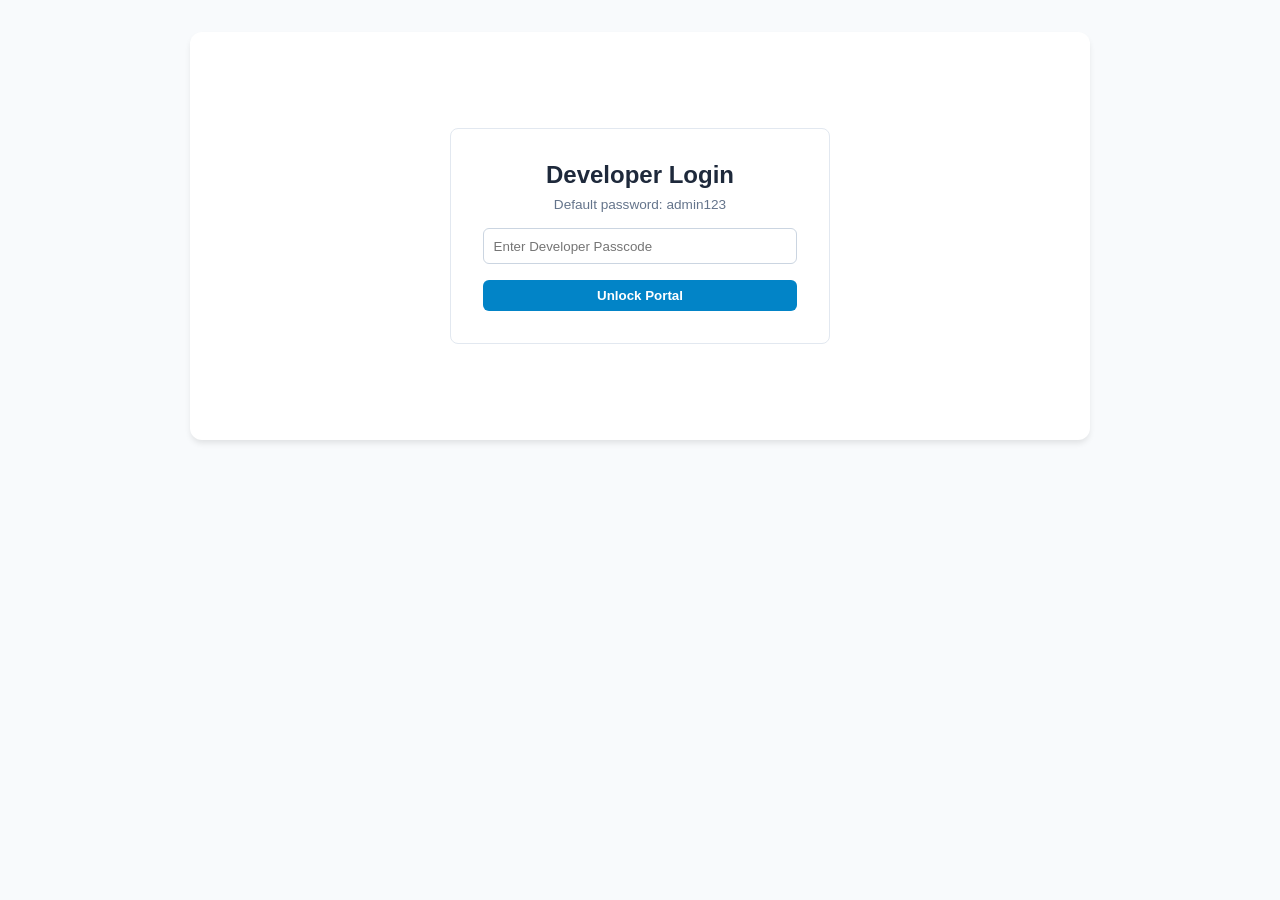
==== admin.html @ 981eea90 "adding files" ====
<!DOCTYPE html>
<html lang="en">
<head>
  <meta charset="UTF-8">
  <meta name="viewport" content="width=device-width, initial-scale=1.0">
  <title>Developer Portal - Crossword Studio</title>
  <link rel="stylesheet" href="style.css">
  <style>
    .login-box {
      max-width: 380px;
      margin: 4rem auto;
      padding: 2rem;
      border: 1px solid #e2e8f0;
      border-radius: 8px;
      text-align: center;
    }
    .login-box input {
      width: 100%;
      padding: 0.6rem;
      margin: 1rem 0;
      border: 1px solid #cbd5e1;
      border-radius: 6px;
    }
    .builder-cell input {
      font-size: 1.2rem;
      font-weight: bold;
      text-transform: uppercase;
    }
  </style>
</head>
<body>

<div class="container">
  <!-- Auth Gate -->
  <div id="authGate" class="login-box">
    <h2>Developer Login</h2>
    <p style="font-size: 0.85rem; color: #64748b; margin-top: 0.5rem;">Default password: <code>admin123</code></p>
    <form onsubmit="handleAuth(event)">
      <input type="password" id="devPassword" placeholder="Enter Developer Passcode" required>
      <button type="submit" class="btn btn-primary" style="width: 100%;">Unlock Portal</button>
    </form>
    <p id="authError" style="color: var(--wrong); font-size: 0.85rem; margin-top: 0.5rem; display: none;">Invalid Passcode</p>
  </div>

  <!-- Developer Workspace -->
  <div id="devWorkspace" style="display: none;">
    <header>
      <h1>Developer Studio</h1>
      <div>
        <a href="index.html" class="btn" target="_blank">Test Game ↗</a>
        <button class="btn btn-danger" onclick="logout()">Logout</button>
      </div>
    </header>

    <p style="font-size: 0.9rem; color: #64748b; margin-bottom: 1.5rem;">
      Type your word solution directly into the grid. Enter <code>#</code> or leave empty to set a <strong>black block</strong>.
    </p>

    <div style="display: flex; gap: 2rem; flex-wrap: wrap; margin-bottom: 2rem;">
      <div class="grid-container">
        <div id="builderGrid" class="grid"></div>
      </div>
      <div style="display: flex; flex-direction: column; gap: 0.75rem; justify-content: center;">
        <button class="btn btn-primary" onclick="saveAndPublish()">💾 Save & Publish to Game</button>
        <button class="btn" onclick="generateClueInputs()">🔄 Refresh Clues from Grid</button>
        <button class="btn" onclick="restoreDefaults()">↺ Reset to Default Food Puzzle</button>
      </div>
    </div>

    <div class="clues-container">
      <div>
        <h3>Across Clues</h3>
        <div id="builderAcrossClues"></div>
      </div>
      <div>
        <h3>Down Clues</h3>
        <div id="builderDownClues"></div>
      </div>
    </div>
  </div>
</div>

<script src="admin.js"></script>
</body>
</html>
---- style.css ----
:root {
  --bg: #f8fafc;
  --card-bg: #ffffff;
  --text: #1e293b;
  --border: #334155;
  --primary: #0284c7;
  --highlight: #e0f2fe;
  --focus-cell: #bae6fd;
  --correct: #16a34a;
  --wrong: #dc2626;
  --block: #0f172a;
}

* {
  box-sizing: border-box;
  margin: 0;
  padding: 0;
  font-family: -apple-system, BlinkMacSystemFont, "Segoe UI", Roboto, sans-serif;
}

body {
  background-color: var(--bg);
  color: var(--text);
  padding: 2rem 1rem;
  display: flex;
  justify-content: center;
}

.container {
  max-width: 900px;
  width: 100%;
  background: var(--card-bg);
  padding: 2rem;
  border-radius: 12px;
  box-shadow: 0 4px 6px -1px rgb(0 0 0 / 0.1);
}

header {
  display: flex;
  justify-content: space-between;
  align-items: center;
  margin-bottom: 1.5rem;
  border-bottom: 2px solid #e2e8f0;
  padding-bottom: 1rem;
}

h1 {
  font-size: 1.5rem;
  text-transform: uppercase;
  letter-spacing: 0.05em;
}

.btn {
  padding: 0.5rem 1rem;
  border-radius: 6px;
  font-weight: 600;
  cursor: pointer;
  border: 1px solid #cbd5e1;
  background: #ffffff;
  transition: all 0.2s;
  text-decoration: none;
  display: inline-block;
}

.btn:hover { background: #f1f5f9; }
.btn-primary { background: var(--primary); color: white; border: none; }
.btn-primary:hover { background: #0369a1; }
.btn-danger { background: var(--wrong); color: white; border: none; }

.crossword-layout {
  display: grid;
  grid-template-columns: auto 1fr;
  gap: 2rem;
  align-items: start;
}

@media (max-width: 700px) {
  .crossword-layout { grid-template-columns: 1fr; }
}

.grid-container {
  display: inline-block;
  border: 2px solid var(--border);
  background-color: var(--border);
}

.grid {
  display: grid;
  grid-template-columns: repeat(5, 54px);
  grid-template-rows: repeat(5, 54px);
  gap: 2px;
}

.cell {
  position: relative;
  background-color: #fff;
  display: flex;
  justify-content: center;
  align-items: center;
  user-select: none;
}

.cell.blocked {
  background-color: var(--block);
  cursor: not-allowed;
}

.cell-number {
  position: absolute;
  top: 2px;
  left: 3px;
  font-size: 10px;
  font-weight: bold;
  color: #475569;
  pointer-events: none;
}

.cell input {
  width: 100%;
  height: 100%;
  border: none;
  text-align: center;
  font-size: 1.4rem;
  font-weight: bold;
  text-transform: uppercase;
  background: transparent;
  outline: none;
  caret-color: transparent;
  cursor: pointer;
}

.cell.highlighted { background-color: var(--highlight); }
.cell.focused { background-color: var(--focus-cell); }

.clues-container {
  display: grid;
  grid-template-columns: 1fr 1fr;
  gap: 1.5rem;
}

.clue-list h3 {
  margin-bottom: 0.5rem;
  font-size: 1rem;
  color: #334155;
  border-bottom: 1px solid #cbd5e1;
  padding-bottom: 0.25rem;
}

.clue-item {
  padding: 0.35rem 0.5rem;
  margin-bottom: 0.25rem;
  border-radius: 4px;
  font-size: 0.9rem;
  line-height: 1.3;
}

.status-msg {
  margin-top: 1rem;
  font-weight: 600;
  min-height: 1.2rem;
}
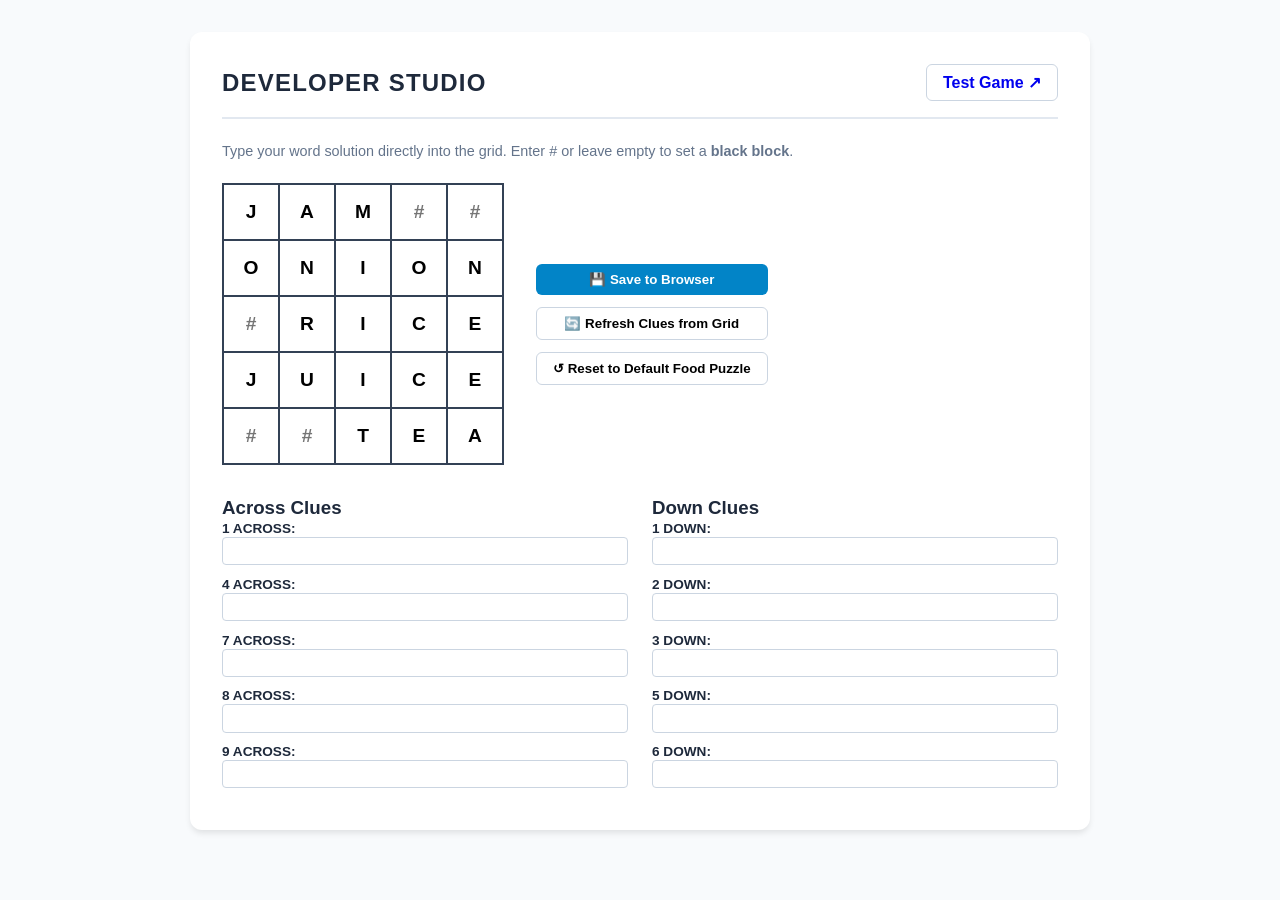
==== commit 0c7b601d: "adding files" ====
--- a/admin.html
+++ b/admin.html
@@ -6,21 +6,6 @@
   <title>Developer Portal - Crossword Studio</title>
   <link rel="stylesheet" href="style.css">
   <style>
-    .login-box {
-      max-width: 380px;
-      margin: 4rem auto;
-      padding: 2rem;
-      border: 1px solid #e2e8f0;
-      border-radius: 8px;
-      text-align: center;
-    }
-    .login-box input {
-      width: 100%;
-      padding: 0.6rem;
-      margin: 1rem 0;
-      border: 1px solid #cbd5e1;
-      border-radius: 6px;
-    }
     .builder-cell input {
       font-size: 1.2rem;
       font-weight: bold;
@@ -31,51 +16,36 @@
 <body>
 
 <div class="container">
-  <!-- Auth Gate -->
-  <div id="authGate" class="login-box">
-    <h2>Developer Login</h2>
-    <p style="font-size: 0.85rem; color: #64748b; margin-top: 0.5rem;">Default password: <code>admin123</code></p>
-    <form onsubmit="handleAuth(event)">
-      <input type="password" id="devPassword" placeholder="Enter Developer Passcode" required>
-      <button type="submit" class="btn btn-primary" style="width: 100%;">Unlock Portal</button>
-    </form>
-    <p id="authError" style="color: var(--wrong); font-size: 0.85rem; margin-top: 0.5rem; display: none;">Invalid Passcode</p>
+  <header>
+    <h1>Developer Studio</h1>
+    <div>
+      <a href="index.html" class="btn" target="_blank">Test Game ↗</a>
+    </div>
+  </header>
+
+  <p style="font-size: 0.9rem; color: #64748b; margin-bottom: 1.5rem;">
+    Type your word solution directly into the grid. Enter <code>#</code> or leave empty to set a <strong>black block</strong>.
+  </p>
+
+  <div style="display: flex; gap: 2rem; flex-wrap: wrap; margin-bottom: 2rem;">
+    <div class="grid-container">
+      <div id="builderGrid" class="grid"></div>
+    </div>
+    <div style="display: flex; flex-direction: column; gap: 0.75rem; justify-content: center;">
+      <button class="btn btn-primary" onclick="saveAndPublish()">💾 Save to Browser</button>
+      <button class="btn" onclick="generateClueInputs()">🔄 Refresh Clues from Grid</button>
+      <button class="btn" onclick="restoreDefaults()">↺ Reset to Default Food Puzzle</button>
+    </div>
   </div>
 
-  <!-- Developer Workspace -->
-  <div id="devWorkspace" style="display: none;">
-    <header>
-      <h1>Developer Studio</h1>
-      <div>
-        <a href="index.html" class="btn" target="_blank">Test Game ↗</a>
-        <button class="btn btn-danger" onclick="logout()">Logout</button>
-      </div>
-    </header>
-
-    <p style="font-size: 0.9rem; color: #64748b; margin-bottom: 1.5rem;">
-      Type your word solution directly into the grid. Enter <code>#</code> or leave empty to set a <strong>black block</strong>.
-    </p>
-
-    <div style="display: flex; gap: 2rem; flex-wrap: wrap; margin-bottom: 2rem;">
-      <div class="grid-container">
-        <div id="builderGrid" class="grid"></div>
-      </div>
-      <div style="display: flex; flex-direction: column; gap: 0.75rem; justify-content: center;">
-        <button class="btn btn-primary" onclick="saveAndPublish()">💾 Save & Publish to Game</button>
-        <button class="btn" onclick="generateClueInputs()">🔄 Refresh Clues from Grid</button>
-        <button class="btn" onclick="restoreDefaults()">↺ Reset to Default Food Puzzle</button>
-      </div>
+  <div class="clues-container">
+    <div>
+      <h3>Across Clues</h3>
+      <div id="builderAcrossClues"></div>
     </div>
-
-    <div class="clues-container">
-      <div>
-        <h3>Across Clues</h3>
-        <div id="builderAcrossClues"></div>
-      </div>
-      <div>
-        <h3>Down Clues</h3>
-        <div id="builderDownClues"></div>
-      </div>
+    <div>
+      <h3>Down Clues</h3>
+      <div id="builderDownClues"></div>
     </div>
   </div>
 </div>
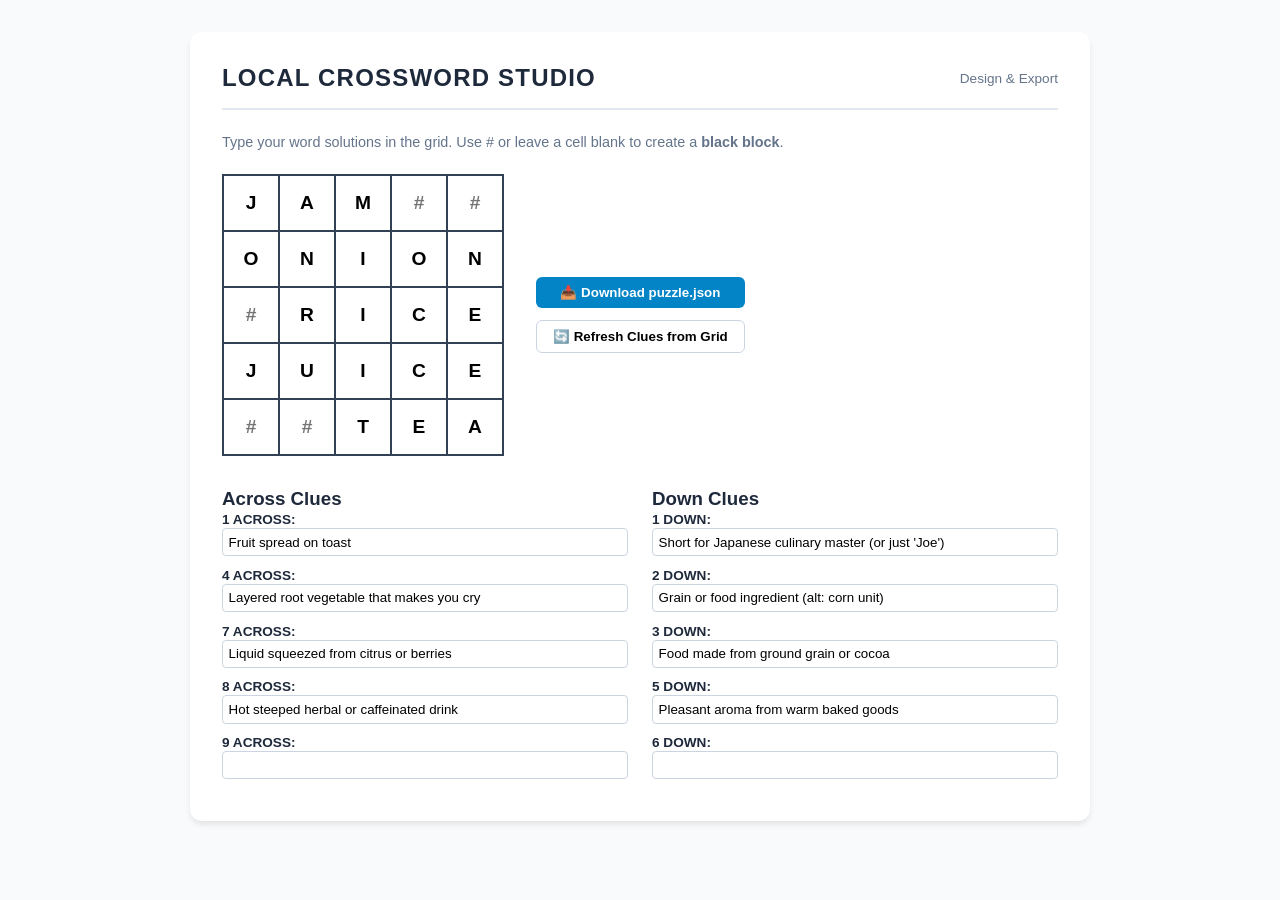
==== commit 2bdfea5b: "some changes" ====
--- a/admin.html
+++ b/admin.html
@@ -3,7 +3,7 @@
 <head>
   <meta charset="UTF-8">
   <meta name="viewport" content="width=device-width, initial-scale=1.0">
-  <title>Developer Portal - Crossword Studio</title>
+  <title>Local Crossword Studio</title>
   <link rel="stylesheet" href="style.css">
   <style>
     .builder-cell input {
@@ -17,14 +17,12 @@
 
 <div class="container">
   <header>
-    <h1>Developer Studio</h1>
-    <div>
-      <a href="index.html" class="btn" target="_blank">Test Game ↗</a>
-    </div>
+    <h1>Local Crossword Studio</h1>
+    <span style="font-size: 0.85rem; color: #64748b;">Design & Export</span>
   </header>
 
   <p style="font-size: 0.9rem; color: #64748b; margin-bottom: 1.5rem;">
-    Type your word solution directly into the grid. Enter <code>#</code> or leave empty to set a <strong>black block</strong>.
+    Type your word solutions in the grid. Use <code>#</code> or leave a cell blank to create a <strong>black block</strong>.
   </p>
 
   <div style="display: flex; gap: 2rem; flex-wrap: wrap; margin-bottom: 2rem;">
@@ -32,9 +30,8 @@
       <div id="builderGrid" class="grid"></div>
     </div>
     <div style="display: flex; flex-direction: column; gap: 0.75rem; justify-content: center;">
-      <button class="btn btn-primary" onclick="saveAndPublish()">💾 Save to Browser</button>
+      <button class="btn btn-primary" onclick="downloadPuzzleJSON()">📥 Download puzzle.json</button>
       <button class="btn" onclick="generateClueInputs()">🔄 Refresh Clues from Grid</button>
-      <button class="btn" onclick="restoreDefaults()">↺ Reset to Default Food Puzzle</button>
     </div>
   </div>
 
--- a/style.css
+++ b/style.css
@@ -65,7 +65,6 @@
 .btn:hover { background: #f1f5f9; }
 .btn-primary { background: var(--primary); color: white; border: none; }
 .btn-primary:hover { background: #0369a1; }
-.btn-danger { background: var(--wrong); color: white; border: none; }
 
 .crossword-layout {
   display: grid;
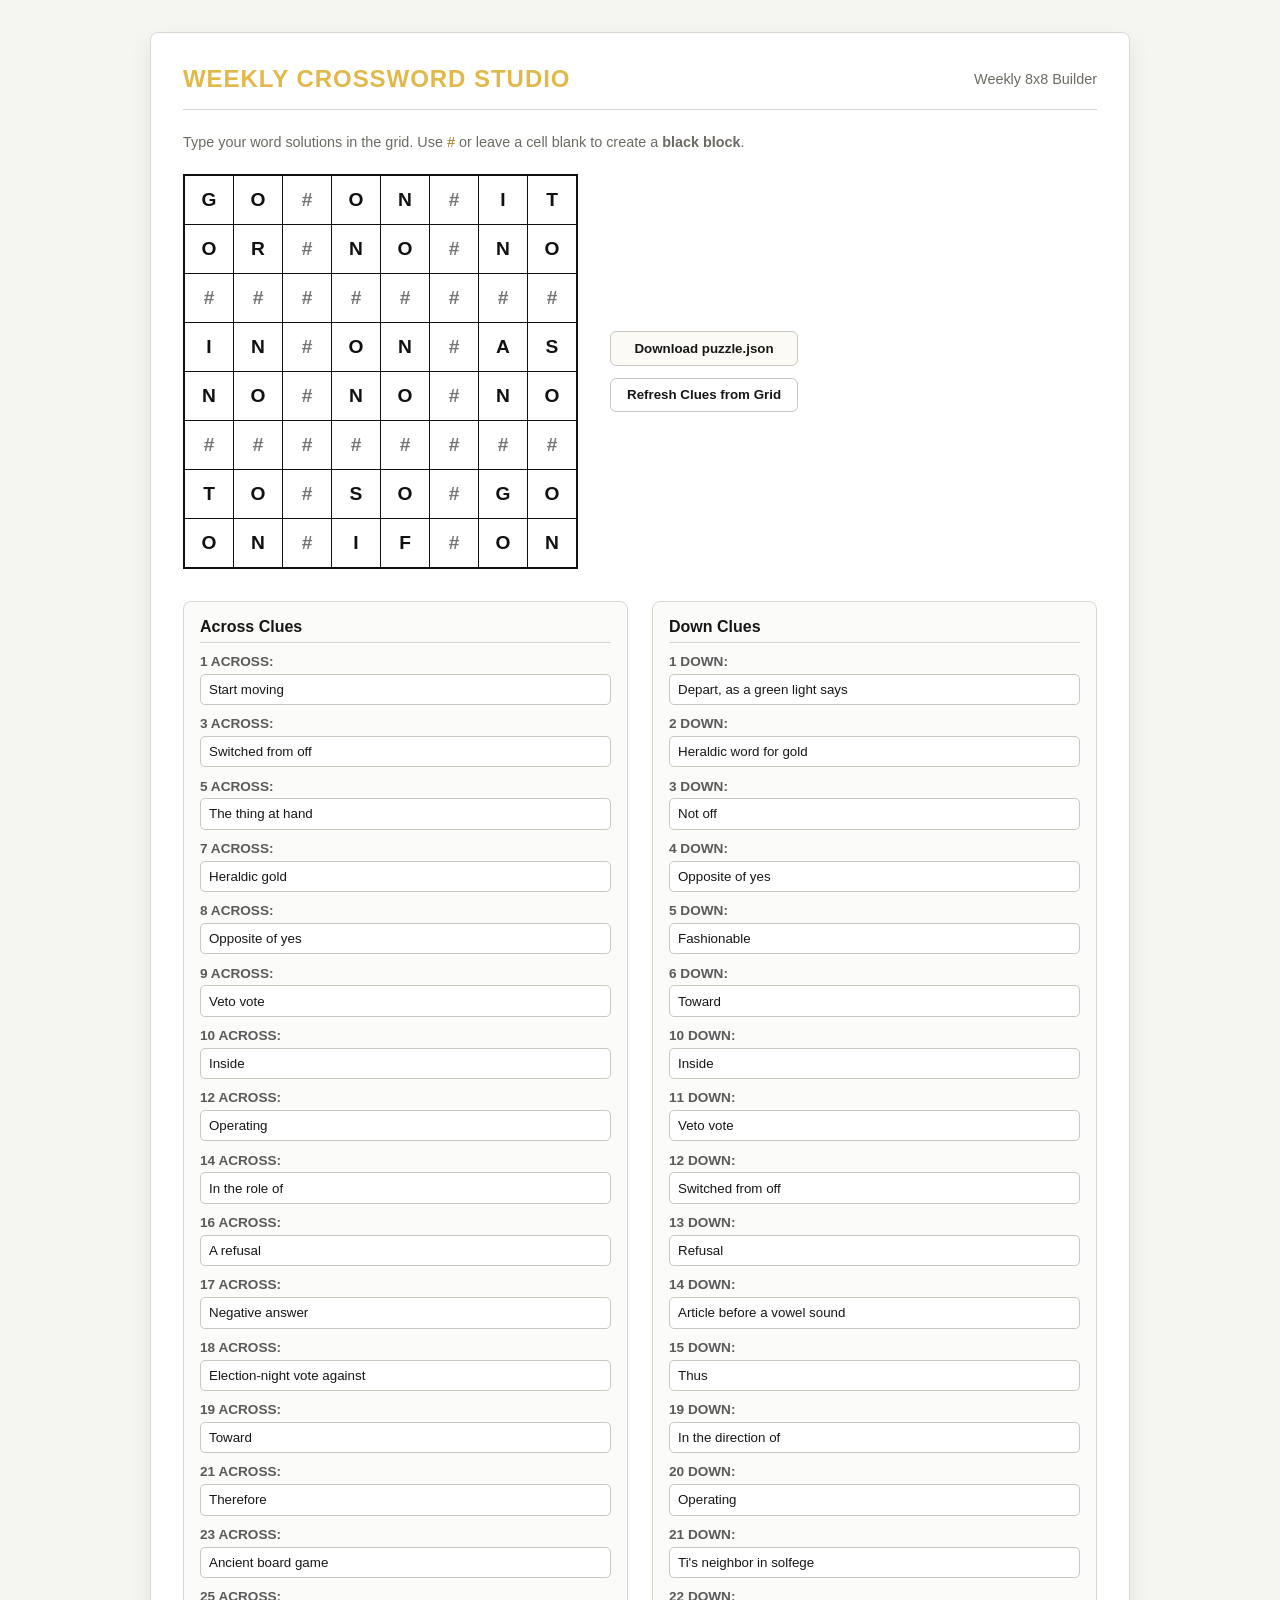
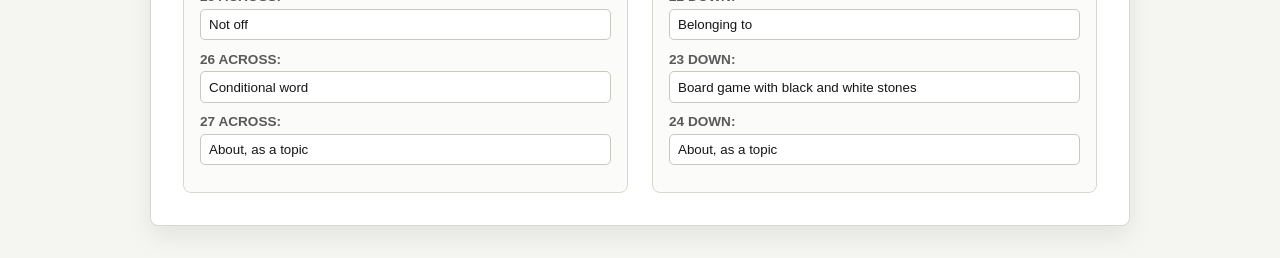
==== commit 8c24f9fc: ""Updated it to 8x8"" ====
--- a/admin.html
+++ b/admin.html
@@ -3,7 +3,7 @@
 <head>
   <meta charset="UTF-8">
   <meta name="viewport" content="width=device-width, initial-scale=1.0">
-  <title>Local Crossword Studio</title>
+  <title>Weekly Crossword Studio</title>
   <link rel="stylesheet" href="style.css">
   <style>
     .builder-cell input {
@@ -17,11 +17,11 @@
 
 <div class="container">
   <header>
-    <h1>Local Crossword Studio</h1>
-    <span style="font-size: 0.85rem; color: #64748b;">Design & Export</span>
+    <h1>Weekly Crossword Studio</h1>
+    <span>Weekly 8x8 Builder</span>
   </header>
 
-  <p style="font-size: 0.9rem; color: #64748b; margin-bottom: 1.5rem;">
+  <p class="helper-text">
     Type your word solutions in the grid. Use <code>#</code> or leave a cell blank to create a <strong>black block</strong>.
   </p>
 
@@ -30,8 +30,8 @@
       <div id="builderGrid" class="grid"></div>
     </div>
     <div style="display: flex; flex-direction: column; gap: 0.75rem; justify-content: center;">
-      <button class="btn btn-primary" onclick="downloadPuzzleJSON()">📥 Download puzzle.json</button>
-      <button class="btn" onclick="generateClueInputs()">🔄 Refresh Clues from Grid</button>
+      <button class="btn btn-primary" onclick="downloadPuzzleJSON()">Download puzzle.json</button>
+      <button class="btn" onclick="generateClueInputs()">Refresh Clues from Grid</button>
     </div>
   </div>
 
@@ -49,4 +49,4 @@
 
 <script src="admin.js"></script>
 </body>
-</html>+</html>
--- a/style.css
+++ b/style.css
@@ -1,14 +1,22 @@
 :root {
-  --bg: #f8fafc;
+  --bg: #f5f5f2;
   --card-bg: #ffffff;
-  --text: #1e293b;
-  --border: #334155;
-  --primary: #0284c7;
-  --highlight: #e0f2fe;
-  --focus-cell: #bae6fd;
-  --correct: #16a34a;
-  --wrong: #dc2626;
-  --block: #0f172a;
+  --panel-bg: #fbfbf9;
+  --text: #161616;
+  --muted: #6d6a62;
+  --border: #111111;
+  --primary: #e1b84a;
+  --primary-soft: #fbfaf5;
+  --highlight: #f3f1e8;
+  --focus-cell: #ffffff;
+  --correct: #217a45;
+  --wrong: #b42323;
+  --block: #050505;
+  --cell: #ffffff;
+  --cell-text: #111111;
+  --line: #d9d7cf;
+  --grid-size: 8;
+  --cell-size: 48px;
 }
 
 * {
@@ -19,7 +27,8 @@
 }
 
 body {
-  background-color: var(--bg);
+  min-height: 100vh;
+  background: var(--bg);
   color: var(--text);
   padding: 2rem 1rem;
   display: flex;
@@ -27,44 +36,78 @@
 }
 
 .container {
-  max-width: 900px;
+  max-width: 980px;
   width: 100%;
   background: var(--card-bg);
+  border: 1px solid var(--line);
   padding: 2rem;
-  border-radius: 12px;
-  box-shadow: 0 4px 6px -1px rgb(0 0 0 / 0.1);
+  border-radius: 8px;
+  box-shadow: 0 10px 24px rgb(0 0 0 / 0.08);
 }
 
 header {
   display: flex;
   justify-content: space-between;
   align-items: center;
+  gap: 1rem;
   margin-bottom: 1.5rem;
-  border-bottom: 2px solid #e2e8f0;
+  border-bottom: 1px solid var(--line);
   padding-bottom: 1rem;
 }
 
 h1 {
+  color: var(--primary);
   font-size: 1.5rem;
   text-transform: uppercase;
-  letter-spacing: 0.05em;
+  letter-spacing: 0.04em;
+}
+
+h3 {
+  color: var(--text);
+}
+
+code {
+  color: #9b781b;
+}
+
+header span,
+.helper-text {
+  color: var(--muted);
+  font-size: 0.9rem;
+}
+
+.helper-text {
+  margin-bottom: 1.5rem;
 }
 
 .btn {
-  padding: 0.5rem 1rem;
+  padding: 0.55rem 1rem;
   border-radius: 6px;
-  font-weight: 600;
+  font-weight: 700;
   cursor: pointer;
-  border: 1px solid #cbd5e1;
+  border: 1px solid #c9c7bf;
   background: #ffffff;
-  transition: all 0.2s;
+  color: var(--text);
+  transition: background 0.2s, border-color 0.2s;
   text-decoration: none;
   display: inline-block;
 }
 
-.btn:hover { background: #f1f5f9; }
-.btn-primary { background: var(--primary); color: white; border: none; }
-.btn-primary:hover { background: #0369a1; }
+.btn:hover {
+  background: #f4f3ee;
+  border-color: #9f9c93;
+}
+
+.btn-primary {
+  background: var(--primary-soft);
+  color: #171717;
+  border-color: #c9c7bf;
+}
+
+.btn-primary:hover {
+  background: #f1efe7;
+  border-color: #9f9c93;
+}
 
 .crossword-layout {
   display: grid;
@@ -73,10 +116,6 @@
   align-items: start;
 }
 
-@media (max-width: 700px) {
-  .crossword-layout { grid-template-columns: 1fr; }
-}
-
 .grid-container {
   display: inline-block;
   border: 2px solid var(--border);
@@ -85,14 +124,14 @@
 
 .grid {
   display: grid;
-  grid-template-columns: repeat(5, 54px);
-  grid-template-rows: repeat(5, 54px);
-  gap: 2px;
+  grid-template-columns: repeat(var(--grid-size), var(--cell-size));
+  grid-template-rows: repeat(var(--grid-size), var(--cell-size));
+  gap: 1px;
 }
 
 .cell {
   position: relative;
-  background-color: #fff;
+  background-color: var(--cell);
   display: flex;
   justify-content: center;
   align-items: center;
@@ -106,11 +145,11 @@
 
 .cell-number {
   position: absolute;
-  top: 2px;
-  left: 3px;
+  top: 3px;
+  left: 4px;
   font-size: 10px;
-  font-weight: bold;
-  color: #475569;
+  font-weight: 800;
+  color: #555555;
   pointer-events: none;
 }
 
@@ -119,17 +158,24 @@
   height: 100%;
   border: none;
   text-align: center;
-  font-size: 1.4rem;
-  font-weight: bold;
+  font-size: 1.25rem;
+  font-weight: 800;
   text-transform: uppercase;
+  color: var(--cell-text);
   background: transparent;
   outline: none;
   caret-color: transparent;
   cursor: pointer;
 }
 
-.cell.highlighted { background-color: var(--highlight); }
-.cell.focused { background-color: var(--focus-cell); }
+.cell.highlighted {
+  background-color: var(--highlight);
+}
+
+.cell.focused {
+  background-color: var(--focus-cell);
+  box-shadow: inset 0 0 0 2px #e1b84a;
+}
 
 .clues-container {
   display: grid;
@@ -137,24 +183,90 @@
   gap: 1.5rem;
 }
 
-.clue-list h3 {
-  margin-bottom: 0.5rem;
+.clue-list,
+.clues-container > div {
+  background: var(--panel-bg);
+  border: 1px solid var(--line);
+  border-radius: 8px;
+  padding: 1rem;
+}
+
+.clue-list h3,
+.clues-container h3 {
+  margin-bottom: 0.7rem;
   font-size: 1rem;
-  color: #334155;
-  border-bottom: 1px solid #cbd5e1;
-  padding-bottom: 0.25rem;
+  border-bottom: 1px solid var(--line);
+  padding-bottom: 0.35rem;
 }
 
 .clue-item {
-  padding: 0.35rem 0.5rem;
+  padding: 0.4rem 0.5rem;
   margin-bottom: 0.25rem;
-  border-radius: 4px;
+  border-radius: 5px;
+  color: #262626;
   font-size: 0.9rem;
-  line-height: 1.3;
+  line-height: 1.35;
+}
+
+.clue-item strong {
+  color: #9b781b;
+}
+
+.builder-clue-field {
+  margin-bottom: 0.7rem;
+}
+
+.builder-clue-field label {
+  display: block;
+  margin-bottom: 0.3rem;
+  color: #5a5a5a;
+  font-size: 0.85rem;
+  font-weight: 800;
+}
+
+.builder-clue-field input {
+  width: 100%;
+  padding: 0.45rem 0.5rem;
+  border: 1px solid #c9c7bf;
+  border-radius: 5px;
+  background: #ffffff;
+  color: var(--text);
+  outline: none;
+}
+
+.builder-clue-field input:focus {
+  border-color: #8f8b82;
+  box-shadow: 0 0 0 2px rgba(225, 184, 74, 0.12);
 }
 
 .status-msg {
   margin-top: 1rem;
-  font-weight: 600;
+  font-weight: 700;
   min-height: 1.2rem;
-}+}
+
+@media (max-width: 760px) {
+  .crossword-layout,
+  .clues-container {
+    grid-template-columns: 1fr;
+  }
+}
+
+@media (max-width: 520px) {
+  :root {
+    --cell-size: 39px;
+  }
+
+  body {
+    padding: 1rem 0.5rem;
+  }
+
+  .container {
+    padding: 1rem;
+  }
+
+  header {
+    align-items: flex-start;
+    flex-direction: column;
+  }
+}
